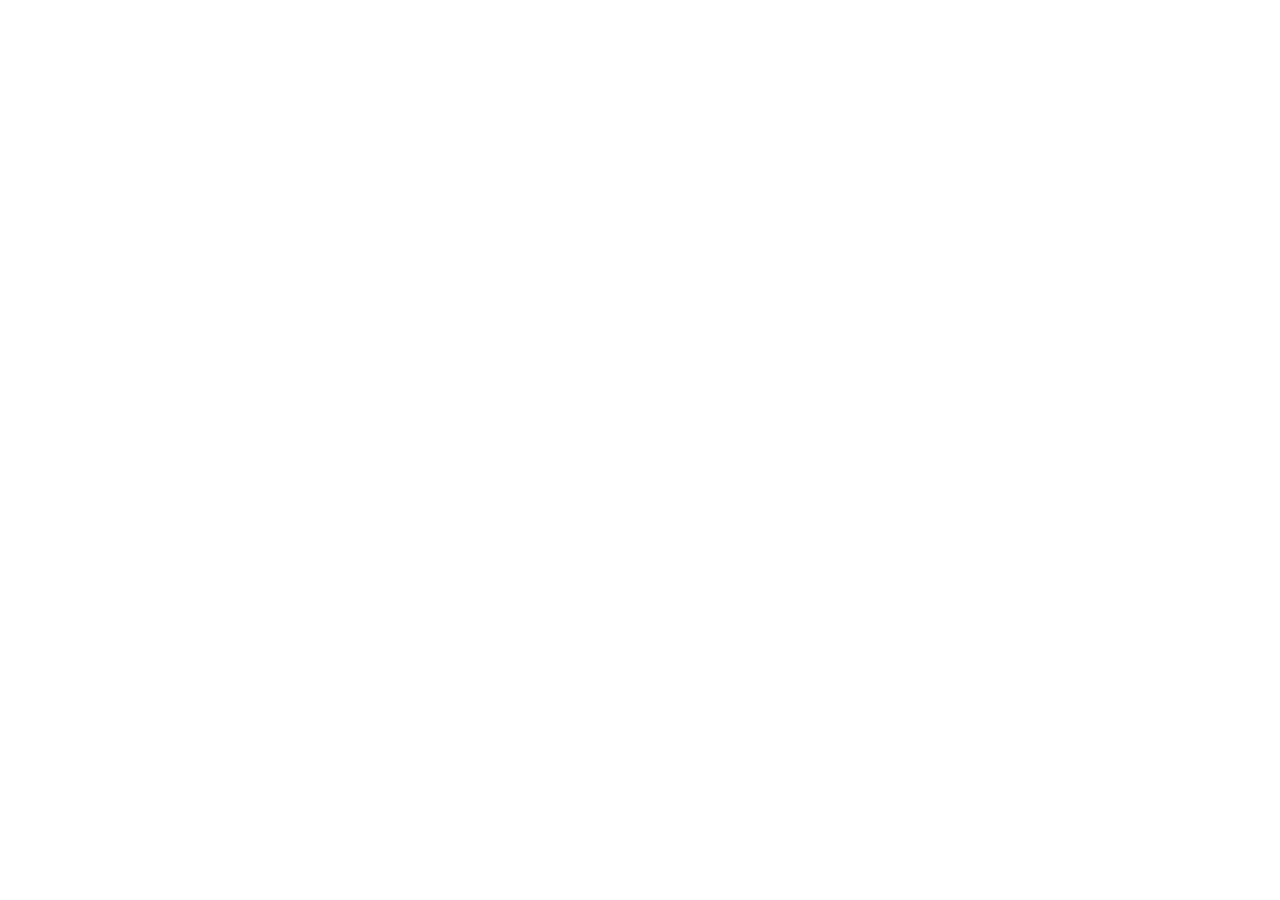
==== animal.html @ 697c421f "Update" ====
<!DOCTYPE html>
<html lang="en">
<head>
    <meta charset="UTF-8">
    <meta name="viewport" content="width=device-width, initial-scale=1.0">
    <title>Animal</title>
</head>
<body>
    
</body>
</html>
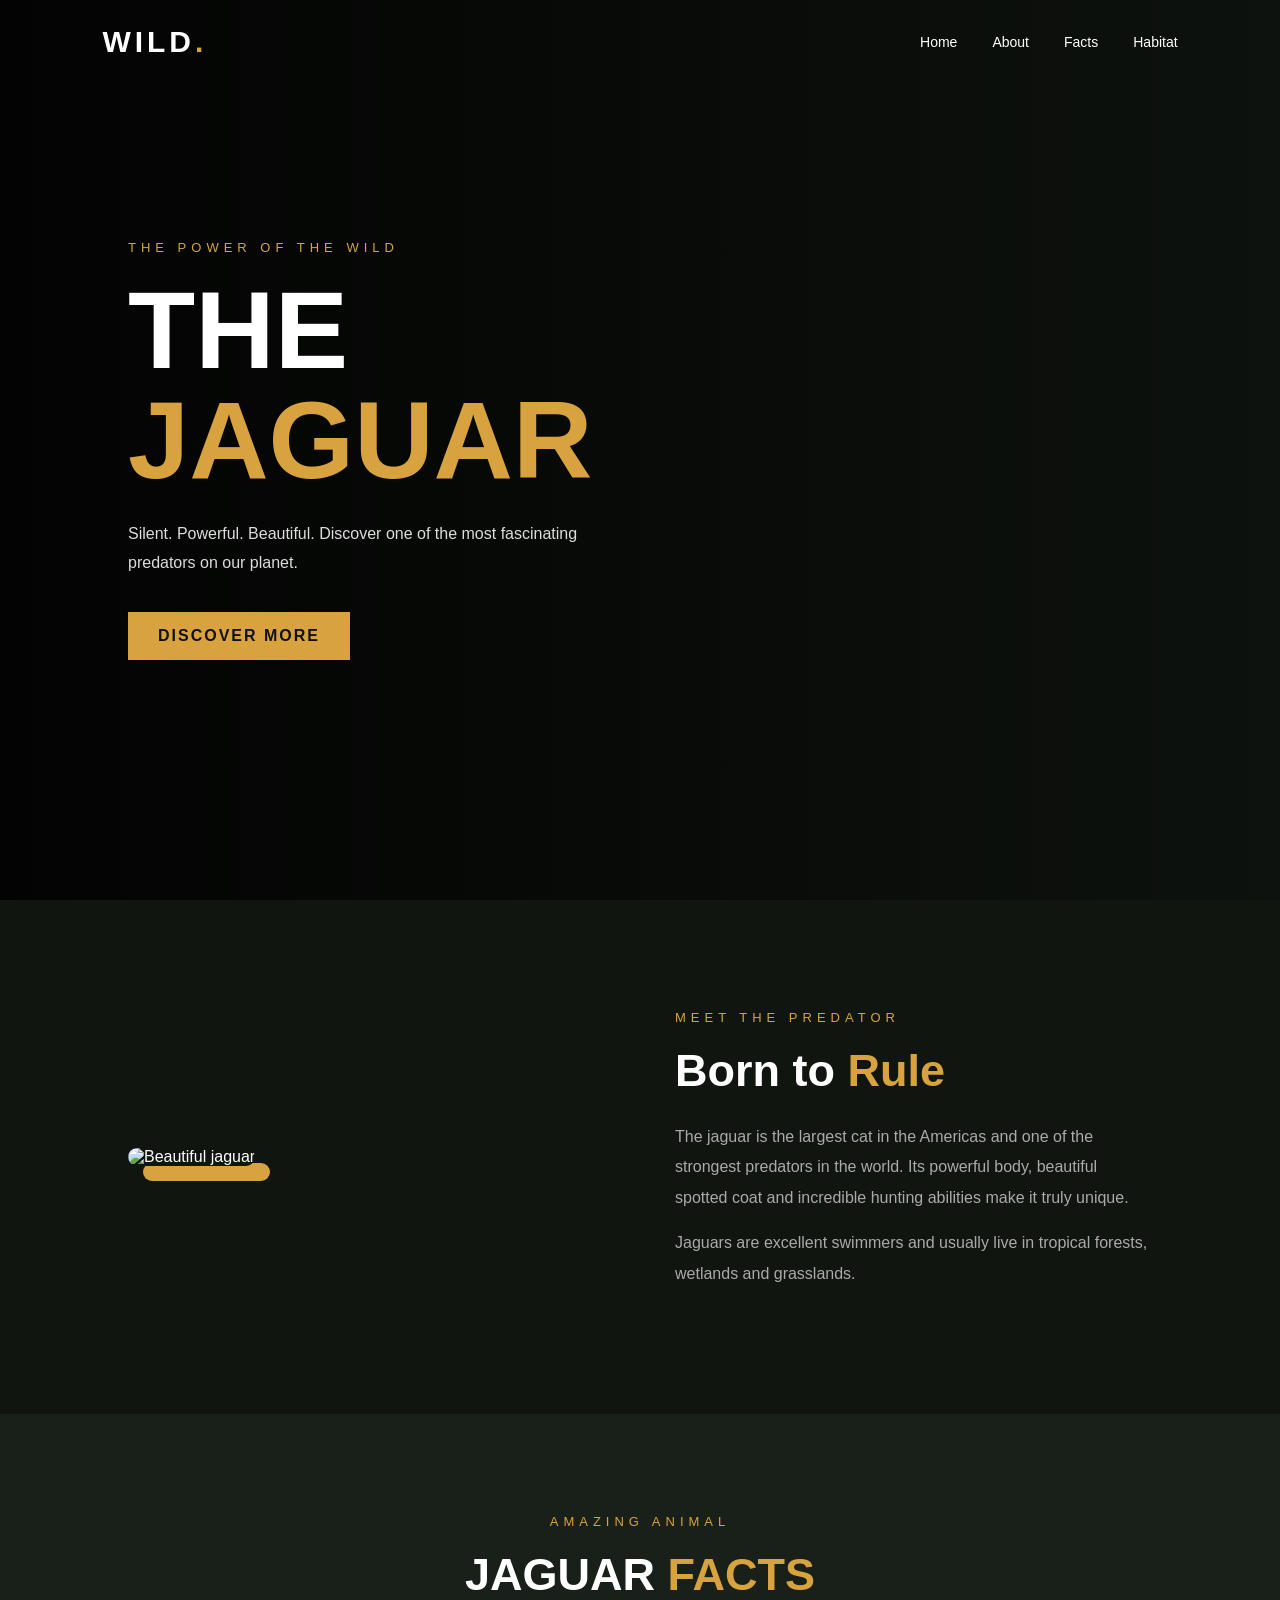
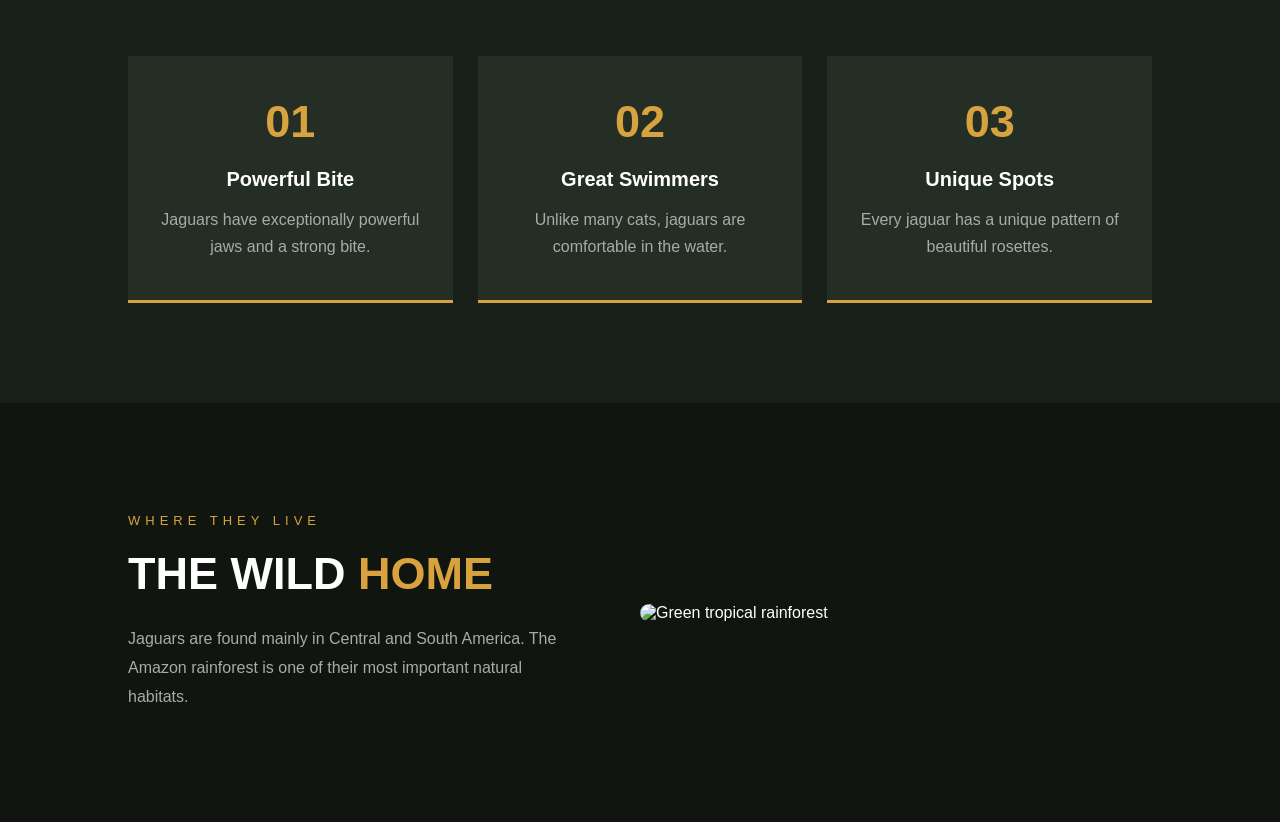
==== commit 6613c16c: "Update" ====
--- a/animal.html
+++ b/animal.html
@@ -4,8 +4,93 @@
     <meta charset="UTF-8">
     <meta name="viewport" content="width=device-width, initial-scale=1.0">
     <title>Animal</title>
+    <link rel="stylesheet" href="style.css">
 </head>
 <body>
-    
+ <header>
+        <nav>
+            <h2 class="logo">WILD<span>.</span></h2>
+            <ul>
+                <li><a href="#home">Home</a></li>
+                <li><a href="#about">About</a></li>
+                <li><a href="#facts">Facts</a></li>
+                <li><a href="#habitat">Habitat</a></li>
+            </ul>
+        </nav>
+    </header>
+
+    <section class="hero" id="home">
+        <div class="hero-content">
+            <p class="subtitle">THE POWER OF THE WILD</p>
+            <h1>THE <span>JAGUAR</span></h1>
+            <p class="description">
+                Silent. Powerful. Beautiful.
+                Discover one of the most fascinating predators
+                on our planet.
+            </p>
+            <a href="#about" class="btn">DISCOVER MORE</a>
+        </div>
+    </section>
+
+    <section class="about" id="about">
+        <div class="about-image">
+            <img src="https://images.unsplash.com/photo-1561731216-c3a4d99437d5?w=900"
+                 alt="Beautiful jaguar">
+        </div>
+
+        <div class="about-text">
+            <p class="subtitle">MEET THE PREDATOR</p>
+            <h2>Born to <span>Rule</span></h2>
+            <p>
+                The jaguar is the largest cat in the Americas
+                and one of the strongest predators in the world.
+                Its powerful body, beautiful spotted coat and
+                incredible hunting abilities make it truly unique.
+            </p>
+            <p>
+                Jaguars are excellent swimmers and usually live
+                in tropical forests, wetlands and grasslands.
+            </p>
+        </div>
+    </section>
+
+    <section class="facts" id="facts">
+        <p class="subtitle">AMAZING ANIMAL</p>
+        <h2>JAGUAR <span>FACTS</span></h2>
+
+        <div class="fact-container">
+            <div class="fact-card">
+                <h3>01</h3>
+                <h4>Powerful Bite</h4>
+                <p>Jaguars have exceptionally powerful jaws and a strong bite.</p>
+            </div>
+
+            <div class="fact-card">
+                <h3>02</h3>
+                <h4>Great Swimmers</h4>
+                <p>Unlike many cats, jaguars are comfortable in the water.</p>
+            </div>
+
+            <div class="fact-card">
+                <h3>03</h3>
+                <h4>Unique Spots</h4>
+                <p>Every jaguar has a unique pattern of beautiful rosettes.</p>
+            </div>
+        </div>
+    </section>
+
+    <section class="habitat" id="habitat">
+        <div>
+            <p class="subtitle">WHERE THEY LIVE</p>
+            <h2>THE WILD <span>HOME</span></h2>
+            <p>
+                Jaguars are found mainly in Central and South America.
+                The Amazon rainforest is one of their most important
+                natural habitats.
+            </p>
+        </div>
+        <img src="https://images.unsplash.com/photo-1448375240586-882707db888b?w=1000"
+             alt="Green tropical rainforest">
+    </section>
 </body>
 </html>
--- a/style.css
+++ b/style.css
@@ -0,0 +1,274 @@
+
+* {
+    margin: 0;
+    padding: 0;
+    box-sizing: border-box;
+    scroll-behavior: smooth;
+}
+
+body {
+    font-family: Arial, Helvetica, sans-serif;
+    background: #101510;
+    color: white;
+}
+
+
+
+header {
+    position: absolute;
+    width: 100%;
+    padding: 25px 8%;
+    z-index: 10;
+}
+
+nav {
+    display: flex;
+    justify-content: space-between;
+    align-items: center;
+}
+
+.logo {
+    font-size: 30px;
+    letter-spacing: 4px;
+}
+
+.logo span,
+footer span {
+    color: #d8a33e;
+}
+
+nav ul {
+    display: flex;
+    gap: 35px;
+    list-style: none;
+}
+
+nav a {
+    color: white;
+    text-decoration: none;
+    font-size: 14px;
+    transition: 0.3s;
+}
+
+nav a:hover {
+    color: #d8a33e;
+}
+
+
+
+.hero {
+    min-height: 100vh;
+    background:
+        linear-gradient(90deg, rgba(0,0,0,0.85), rgba(0,0,0,0.15)),
+        url("https://images.unsplash.com/photo-1561731216-c3a4d99437d5?w=1800")
+        center/cover no-repeat;
+    display: flex;
+    align-items: center;
+    padding: 0 10%;
+}
+
+.hero-content {
+    max-width: 650px;
+}
+
+.subtitle {
+    color: #d8a33e;
+    letter-spacing: 5px;
+    font-size: 13px;
+    margin-bottom: 20px;
+}
+
+.hero h1 {
+    font-size: clamp(55px, 9vw, 110px);
+    line-height: 1;
+    margin-bottom: 25px;
+}
+
+.hero h1 span,
+.about-text span,
+.facts h2 span,
+.habitat h2 span {
+    color: #d8a33e;
+}
+
+.description {
+    color: #ddd;
+    line-height: 1.8;
+    max-width: 450px;
+    margin-bottom: 35px;
+}
+
+.btn {
+    display: inline-block;
+    padding: 15px 30px;
+    background: #d8a33e;
+    color: #111;
+    text-decoration: none;
+    font-weight: bold;
+    letter-spacing: 2px;
+    transition: 0.3s;
+}
+
+.btn:hover {
+    background: white;
+    transform: translateY(-4px);
+}
+
+
+
+.about {
+    padding: 110px 10%;
+    display: flex;
+    align-items: center;
+    gap: 70px;
+}
+
+.about-image {
+    flex: 1;
+}
+
+.about-image img {
+    width: 100%;
+    border-radius: 10px;
+    box-shadow: 15px 15px 0 #d8a33e;
+}
+
+.about-text {
+    flex: 1;
+}
+
+.about-text h2,
+.facts h2,
+.habitat h2 {
+    font-size: 45px;
+    margin-bottom: 25px;
+}
+
+.about-text p:not(.subtitle) {
+    color: #aaa;
+    line-height: 1.9;
+    margin-bottom: 15px;
+}
+
+
+
+.facts {
+    padding: 100px 10%;
+    text-align: center;
+    background: #192019;
+}
+
+.fact-container {
+    display: flex;
+    gap: 25px;
+    margin-top: 55px;
+}
+
+.fact-card {
+    flex: 1;
+    background: #242e24;
+    padding: 40px 25px;
+    border-bottom: 3px solid #d8a33e;
+    transition: 0.3s;
+}
+
+.fact-card:hover {
+    transform: translateY(-10px);
+    background: #303d30;
+}
+
+.fact-card h3 {
+    color: #d8a33e;
+    font-size: 45px;
+    margin-bottom: 20px;
+}
+
+.fact-card h4 {
+    font-size: 20px;
+    margin-bottom: 15px;
+}
+
+.fact-card p {
+    color: #aaa;
+    line-height: 1.7;
+}
+
+
+.habitat {
+    padding: 110px 10%;
+    display: flex;
+    align-items: center;
+    gap: 60px;
+}
+
+.habitat div {
+    flex: 1;
+}
+
+.habitat p:not(.subtitle) {
+    color: #aaa;
+    line-height: 1.8;
+}
+
+.habitat img {
+    width: 50%;
+    border-radius: 10px;
+}
+
+
+
+footer {
+    background: #080d09;
+    padding: 45px 10%;
+    text-align: center;
+}
+
+footer h2 {
+    letter-spacing: 5px;
+    margin-bottom: 15px;
+}
+
+footer p {
+    color: #888;
+    margin-bottom: 10px;
+}
+
+
+@media (max-width: 768px) {
+
+    nav {
+        flex-direction: column;
+        gap: 20px;
+    }
+
+    nav ul {
+        gap: 15px;
+        flex-wrap: wrap;
+        justify-content: center;
+    }
+
+    .hero {
+        padding: 150px 7% 70px;
+        background-position: center;
+    }
+
+    .about,
+    .habitat {
+        flex-direction: column;
+        padding: 70px 7%;
+    }
+
+    .fact-container {
+        flex-direction: column;
+    }
+
+    .habitat img {
+        width: 100%;
+    }
+
+    .about-text h2,
+    .facts h2,
+    .habitat h2 {
+        font-size: 35px;
+    }
+}
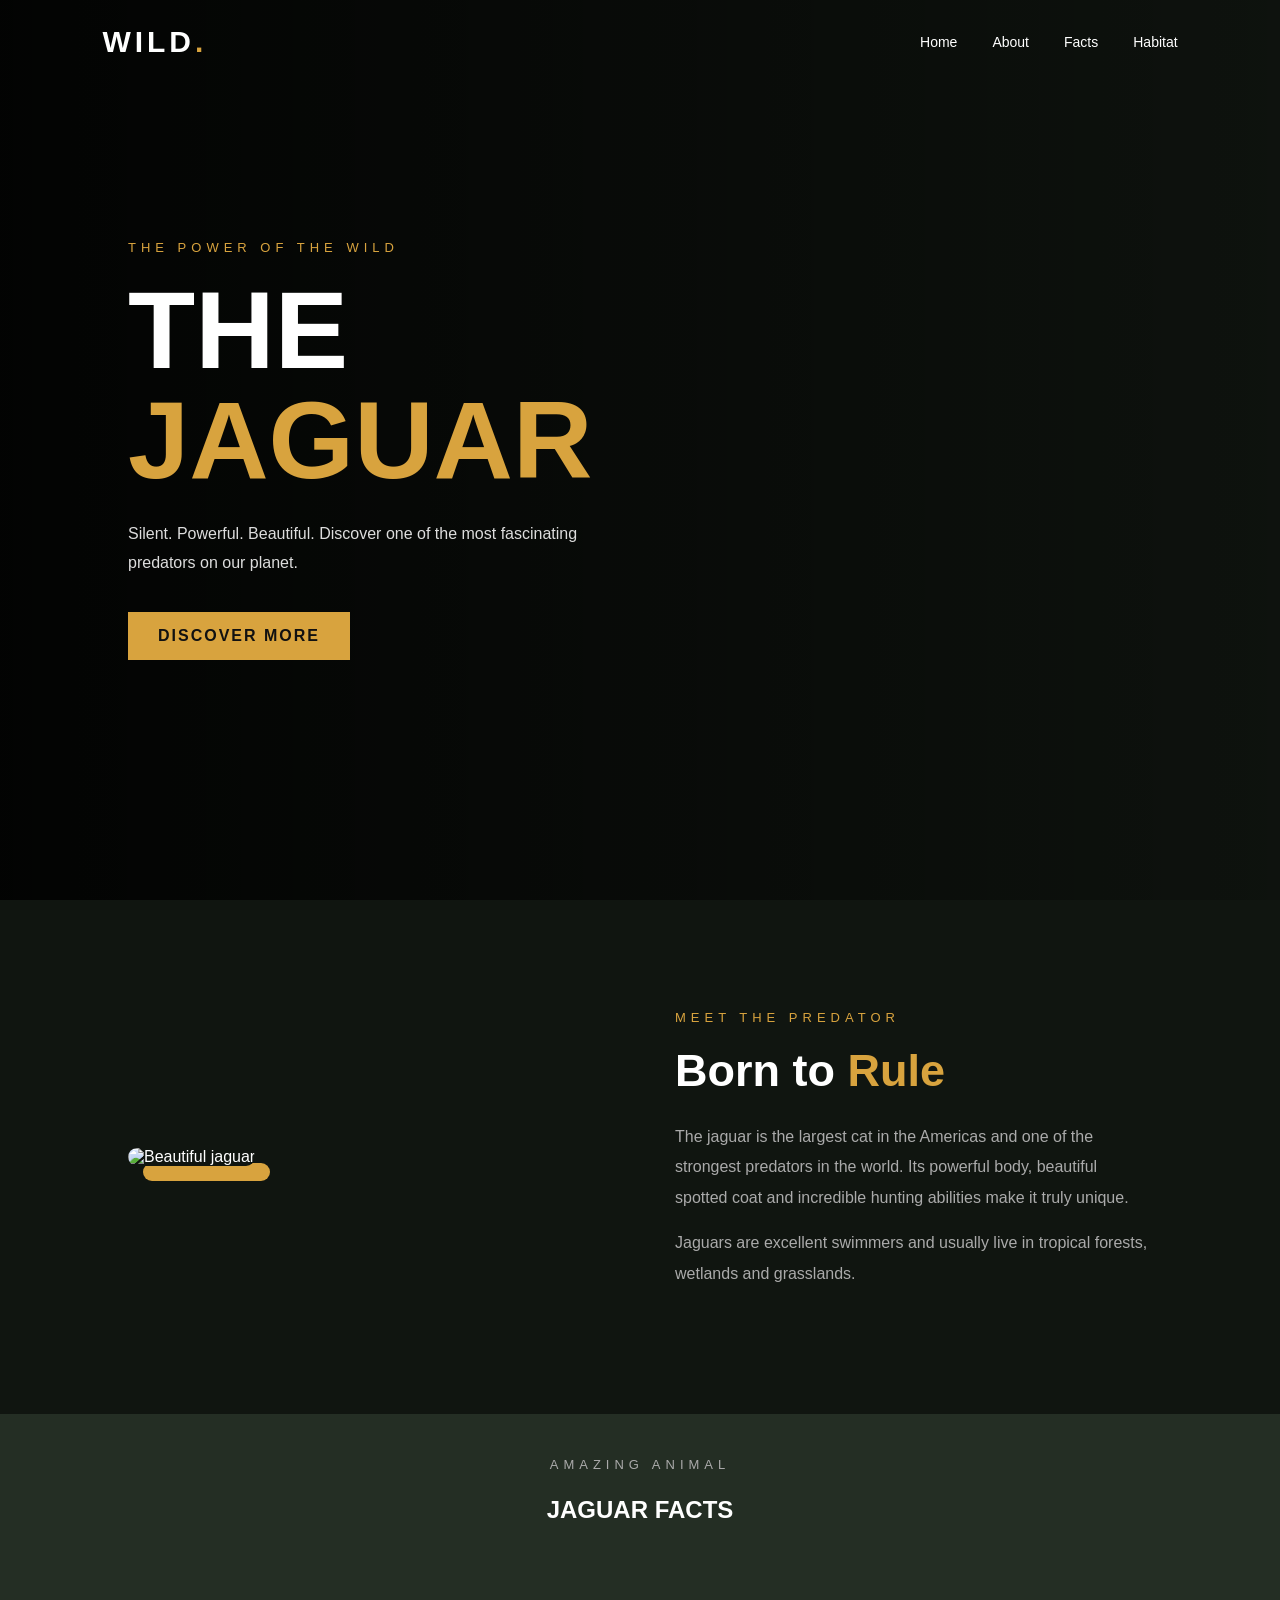
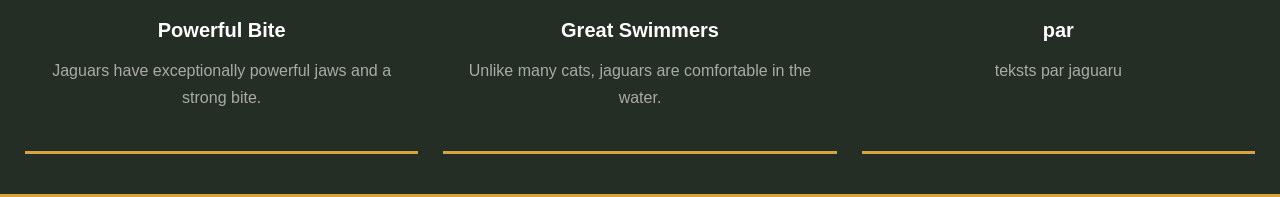
==== commit 8f5b6719: "update" ====
--- a/animal.html
+++ b/animal.html
@@ -54,43 +54,26 @@
         </div>
     </section>
 
-    <section class="facts" id="facts">
+    <section class="fakti" id="fakti">
         <p class="subtitle">AMAZING ANIMAL</p>
         <h2>JAGUAR <span>FACTS</span></h2>
 
-        <div class="fact-container">
-            <div class="fact-card">
-                <h3>01</h3>
+        <div class="faktu-container">
+            <div class="fakti">
                 <h4>Powerful Bite</h4>
                 <p>Jaguars have exceptionally powerful jaws and a strong bite.</p>
             </div>
 
-            <div class="fact-card">
-                <h3>02</h3>
+            <div class="fakti">
                 <h4>Great Swimmers</h4>
                 <p>Unlike many cats, jaguars are comfortable in the water.</p>
             </div>
 
-            <div class="fact-card">
-                <h3>03</h3>
-                <h4>Unique Spots</h4>
-                <p>Every jaguar has a unique pattern of beautiful rosettes.</p>
-            </div>
-        </div>
-    </section>
-
-    <section class="habitat" id="habitat">
-        <div>
-            <p class="subtitle">WHERE THEY LIVE</p>
-            <h2>THE WILD <span>HOME</span></h2>
-            <p>
-                Jaguars are found mainly in Central and South America.
-                The Amazon rainforest is one of their most important
-                natural habitats.
-            </p>
-        </div>
-        <img src="https://images.unsplash.com/photo-1448375240586-882707db888b?w=1000"
-             alt="Green tropical rainforest">
-    </section>
+ <div class="fakti">
+ <h4>par </h4>
+ <p>teksts par jaguaru</p>
+ </div>
+</div>
+</section>
 </body>
 </html>
--- a/style.css
+++ b/style.css
@@ -152,19 +152,19 @@
 
 
 
-.facts {
+.fakti {
     padding: 100px 10%;
     text-align: center;
     background: #192019;
 }
 
-.fact-container {
+.faktu-container {
     display: flex;
     gap: 25px;
     margin-top: 55px;
 }
 
-.fact-card {
+.fakti {
     flex: 1;
     background: #242e24;
     padding: 40px 25px;
@@ -177,18 +177,18 @@
     background: #303d30;
 }
 
-.fact-card h3 {
+.fakti h3 {
     color: #d8a33e;
     font-size: 45px;
     margin-bottom: 20px;
 }
 
-.fact-card h4 {
+.fakti h4 {
     font-size: 20px;
     margin-bottom: 15px;
 }
 
-.fact-card p {
+.fakti p {
     color: #aaa;
     line-height: 1.7;
 }
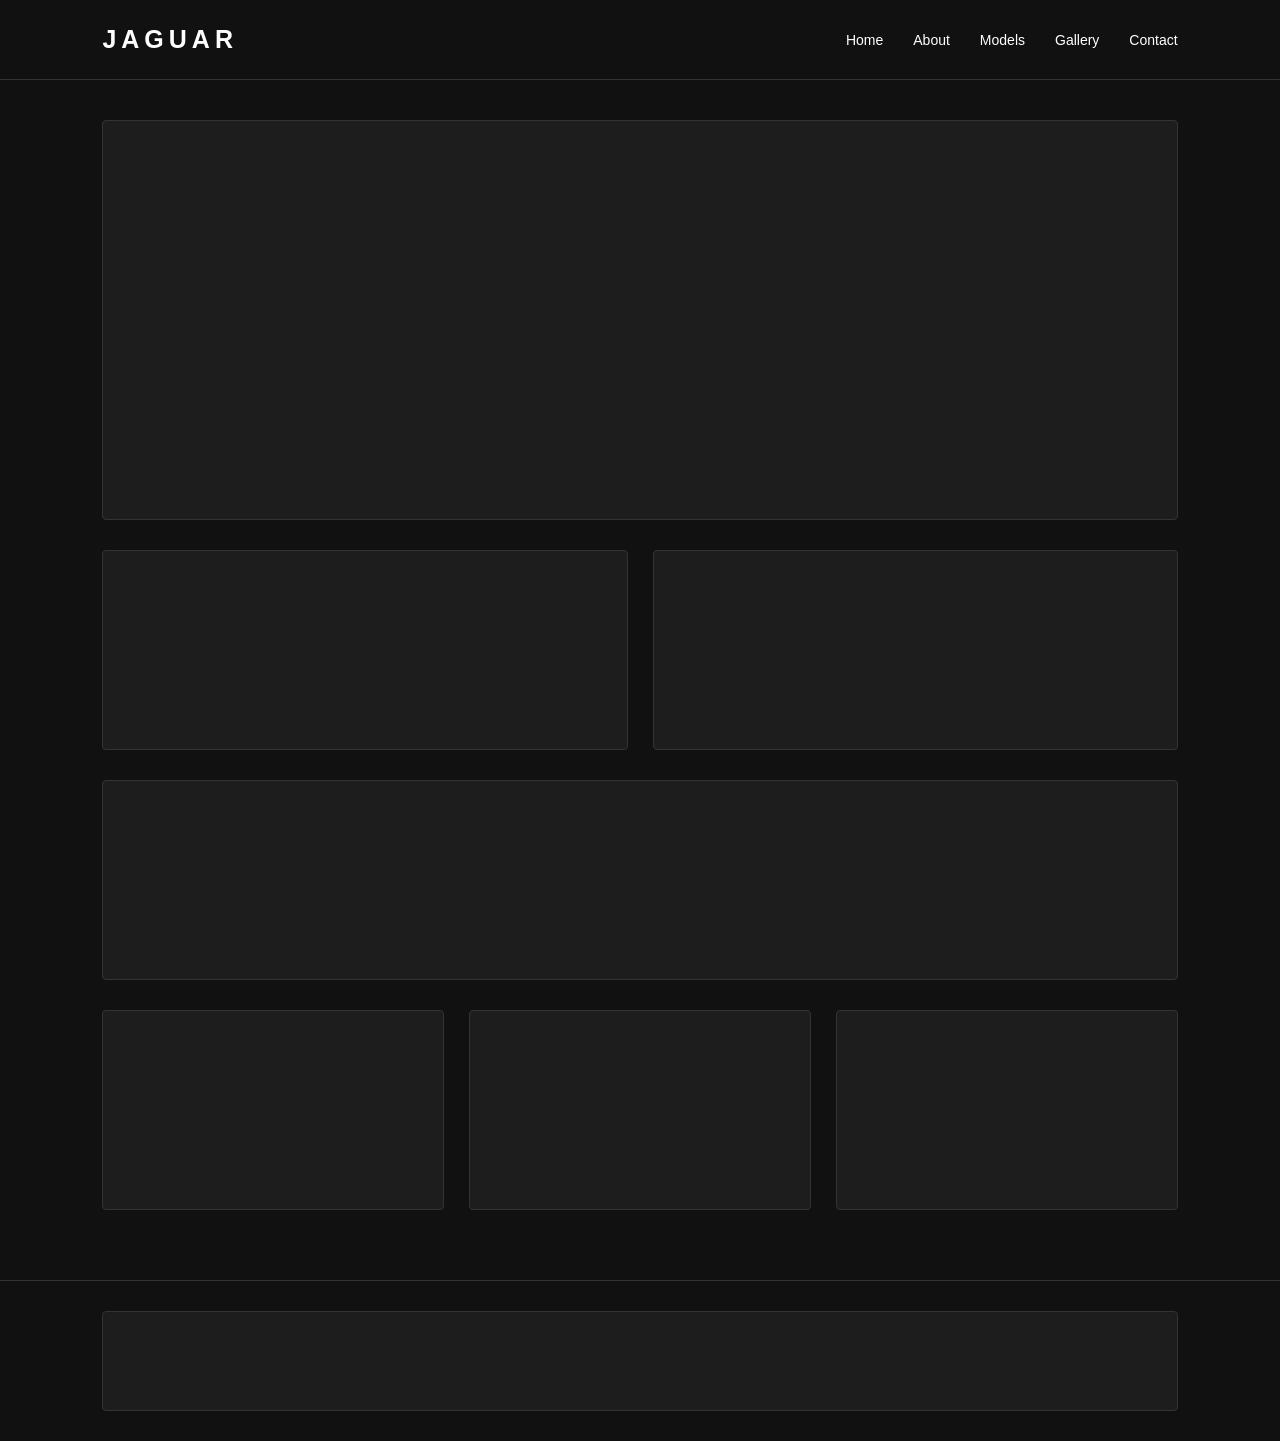
==== commit dccddf16: "updaters" ====
--- a/animal.html
+++ b/animal.html
@@ -3,77 +3,48 @@
 <head>
     <meta charset="UTF-8">
     <meta name="viewport" content="width=device-width, initial-scale=1.0">
-    <title>Animal</title>
+    <title>Jaguar</title>
     <link rel="stylesheet" href="style.css">
 </head>
 <body>
- <header>
+
+    <header>
+        <div class="logo">JAGUAR</div>
         <nav>
-            <h2 class="logo">WILD<span>.</span></h2>
-            <ul>
-                <li><a href="#home">Home</a></li>
-                <li><a href="#about">About</a></li>
-                <li><a href="#facts">Facts</a></li>
-                <li><a href="#habitat">Habitat</a></li>
-            </ul>
+            <a href="#">Home</a>
+            <a href="#">About</a>
+            <a href="#">Models</a>
+            <a href="#">Gallery</a>
+            <a href="#">Contact</a>
         </nav>
     </header>
 
-    <section class="hero" id="home">
-        <div class="hero-content">
-            <p class="subtitle">THE POWER OF THE WILD</p>
-            <h1>THE <span>JAGUAR</span></h1>
-            <p class="description">
-                Silent. Powerful. Beautiful.
-                Discover one of the most fascinating predators
-                on our planet.
-            </p>
-            <a href="#about" class="btn">DISCOVER MORE</a>
-        </div>
-    </section>
+    <main>
 
-    <section class="about" id="about">
-        <div class="about-image">
-            <img src="https://images.unsplash.com/photo-1561731216-c3a4d99437d5?w=900"
-                 alt="Beautiful jaguar">
-        </div>
+        <section class="hero">
+            <div class="empty-box"></div>
+        </section>
 
-        <div class="about-text">
-            <p class="subtitle">MEET THE PREDATOR</p>
-            <h2>Born to <span>Rule</span></h2>
-            <p>
-                The jaguar is the largest cat in the Americas
-                and one of the strongest predators in the world.
-                Its powerful body, beautiful spotted coat and
-                incredible hunting abilities make it truly unique.
-            </p>
-            <p>
-                Jaguars are excellent swimmers and usually live
-                in tropical forests, wetlands and grasslands.
-            </p>
-        </div>
-    </section>
+        <section class="section">
+            <div class="empty-box"></div>
+            <div class="empty-box"></div>
+        </section>
 
-    <section class="fakti" id="fakti">
-        <p class="subtitle">AMAZING ANIMAL</p>
-        <h2>JAGUAR <span>FACTS</span></h2>
+        <section class="section">
+            <div class="empty-box"></div>
+        </section>
 
-        <div class="faktu-container">
-            <div class="fakti">
-                <h4>Powerful Bite</h4>
-                <p>Jaguars have exceptionally powerful jaws and a strong bite.</p>
-            </div>
+        <section class="gallery">
+            <div class="empty-box"></div>
+            <div class="empty-box"></div>
+            <div class="empty-box"></div>
+        </section>
 
-            <div class="fakti">
-                <h4>Great Swimmers</h4>
-                <p>Unlike many cats, jaguars are comfortable in the water.</p>
-            </div>
+    </main>
 
- <div class="fakti">
- <h4>par </h4>
- <p>teksts par jaguaru</p>
- </div>
-</div>
-</section>
+    <footer>
+        <div class="empty-box"></div>
+    </footer>
+
 </body>
-</html>+</html>
--- a/style.css
+++ b/style.css
@@ -3,272 +3,105 @@
     margin: 0;
     padding: 0;
     box-sizing: border-box;
-    scroll-behavior: smooth;
 }
 
 body {
-    font-family: Arial, Helvetica, sans-serif;
-    background: #101510;
+    background-color: #111;
     color: white;
+    font-family: Arial, sans-serif;
 }
 
+/* HEADER */
+header {
+    height: 80px;
+    display: flex;
+    justify-content: space-between;
+    align-items: center;
+    padding: 0 8%;
+    border-bottom: 1px solid #333;
+}
 
-
-header {
-    position: absolute;
-    width: 100%;
-    padding: 25px 8%;
-    z-index: 10;
+.logo {
+    font-size: 25px;
+    letter-spacing: 5px;
+    font-weight: bold;
 }
 
 nav {
     display: flex;
-    justify-content: space-between;
-    align-items: center;
-}
-
-.logo {
-    font-size: 30px;
-    letter-spacing: 4px;
-}
-
-.logo span,
-footer span {
-    color: #d8a33e;
-}
-
-nav ul {
-    display: flex;
-    gap: 35px;
-    list-style: none;
+    gap: 30px;
 }
 
 nav a {
     color: white;
     text-decoration: none;
     font-size: 14px;
-    transition: 0.3s;
 }
 
-nav a:hover {
-    color: #d8a33e;
+/* MAIN */
+main {
+    padding: 40px 8%;
 }
 
-
-
 .hero {
-    min-height: 100vh;
-    background:
-        linear-gradient(90deg, rgba(0,0,0,0.85), rgba(0,0,0,0.15)),
-        url("https://images.unsplash.com/photo-1561731216-c3a4d99437d5?w=1800")
-        center/cover no-repeat;
-    display: flex;
-    align-items: center;
-    padding: 0 10%;
+    margin-bottom: 30px;
 }
 
-.hero-content {
-    max-width: 650px;
+.section {
+    display: flex;
+    gap: 25px;
+    margin-bottom: 30px;
 }
 
-.subtitle {
-    color: #d8a33e;
-    letter-spacing: 5px;
-    font-size: 13px;
-    margin-bottom: 20px;
+.gallery {
+    display: grid;
+    grid-template-columns: repeat(3, 1fr);
+    gap: 25px;
+    margin-bottom: 30px;
 }
 
-.hero h1 {
-    font-size: clamp(55px, 9vw, 110px);
-    line-height: 1;
-    margin-bottom: 25px;
+/* EMPTY BOXES */
+.empty-box {
+    background: #1d1d1d;
+    border: 1px solid #333;
+    min-height: 200px;
+    flex: 1;
+    border-radius: 4px;
 }
 
-.hero h1 span,
-.about-text span,
-.facts h2 span,
-.habitat h2 span {
-    color: #d8a33e;
+.hero .empty-box {
+    min-height: 400px;
 }
 
-.description {
-    color: #ddd;
-    line-height: 1.8;
-    max-width: 450px;
-    margin-bottom: 35px;
+/* FOOTER */
+footer {
+    padding: 30px 8%;
+    border-top: 1px solid #333;
 }
 
-.btn {
-    display: inline-block;
-    padding: 15px 30px;
-    background: #d8a33e;
-    color: #111;
-    text-decoration: none;
-    font-weight: bold;
-    letter-spacing: 2px;
-    transition: 0.3s;
+footer .empty-box {
+    min-height: 100px;
 }
 
-.btn:hover {
-    background: white;
-    transform: translateY(-4px);
-}
-
-
-
-.about {
-    padding: 110px 10%;
-    display: flex;
-    align-items: center;
-    gap: 70px;
-}
-
-.about-image {
-    flex: 1;
-}
-
-.about-image img {
-    width: 100%;
-    border-radius: 10px;
-    box-shadow: 15px 15px 0 #d8a33e;
-}
-
-.about-text {
-    flex: 1;
-}
-
-.about-text h2,
-.facts h2,
-.habitat h2 {
-    font-size: 45px;
-    margin-bottom: 25px;
-}
-
-.about-text p:not(.subtitle) {
-    color: #aaa;
-    line-height: 1.9;
-    margin-bottom: 15px;
-}
-
-
-
-.fakti {
-    padding: 100px 10%;
-    text-align: center;
-    background: #192019;
-}
-
-.faktu-container {
-    display: flex;
-    gap: 25px;
-    margin-top: 55px;
-}
-
-.fakti {
-    flex: 1;
-    background: #242e24;
-    padding: 40px 25px;
-    border-bottom: 3px solid #d8a33e;
-    transition: 0.3s;
-}
-
-.fact-card:hover {
-    transform: translateY(-10px);
-    background: #303d30;
-}
-
-.fakti h3 {
-    color: #d8a33e;
-    font-size: 45px;
-    margin-bottom: 20px;
-}
-
-.fakti h4 {
-    font-size: 20px;
-    margin-bottom: 15px;
-}
-
-.fakti p {
-    color: #aaa;
-    line-height: 1.7;
-}
-
-
-.habitat {
-    padding: 110px 10%;
-    display: flex;
-    align-items: center;
-    gap: 60px;
-}
-
-.habitat div {
-    flex: 1;
-}
-
-.habitat p:not(.subtitle) {
-    color: #aaa;
-    line-height: 1.8;
-}
-
-.habitat img {
-    width: 50%;
-    border-radius: 10px;
-}
-
-
-
-footer {
-    background: #080d09;
-    padding: 45px 10%;
-    text-align: center;
-}
-
-footer h2 {
-    letter-spacing: 5px;
-    margin-bottom: 15px;
-}
-
-footer p {
-    color: #888;
-    margin-bottom: 10px;
-}
-
-
-@media (max-width: 768px) {
-
-    nav {
+/* RESPONSIVE */
+@media (max-width: 700px) {
+    header {
         flex-direction: column;
+        height: auto;
+        padding: 20px;
         gap: 20px;
     }
 
-    nav ul {
-        gap: 15px;
+    nav {
         flex-wrap: wrap;
         justify-content: center;
     }
 
-    .hero {
-        padding: 150px 7% 70px;
-        background-position: center;
-    }
-
-    .about,
-    .habitat {
-        flex-direction: column;
-        padding: 70px 7%;
-    }
-
-    .fact-container {
+    .section {
         flex-direction: column;
     }
 
-    .habitat img {
-        width: 100%;
-    }
-
-    .about-text h2,
-    .facts h2,
-    .habitat h2 {
-        font-size: 35px;
+    .gallery {
+        grid-template-columns: 1fr;
     }
 }
